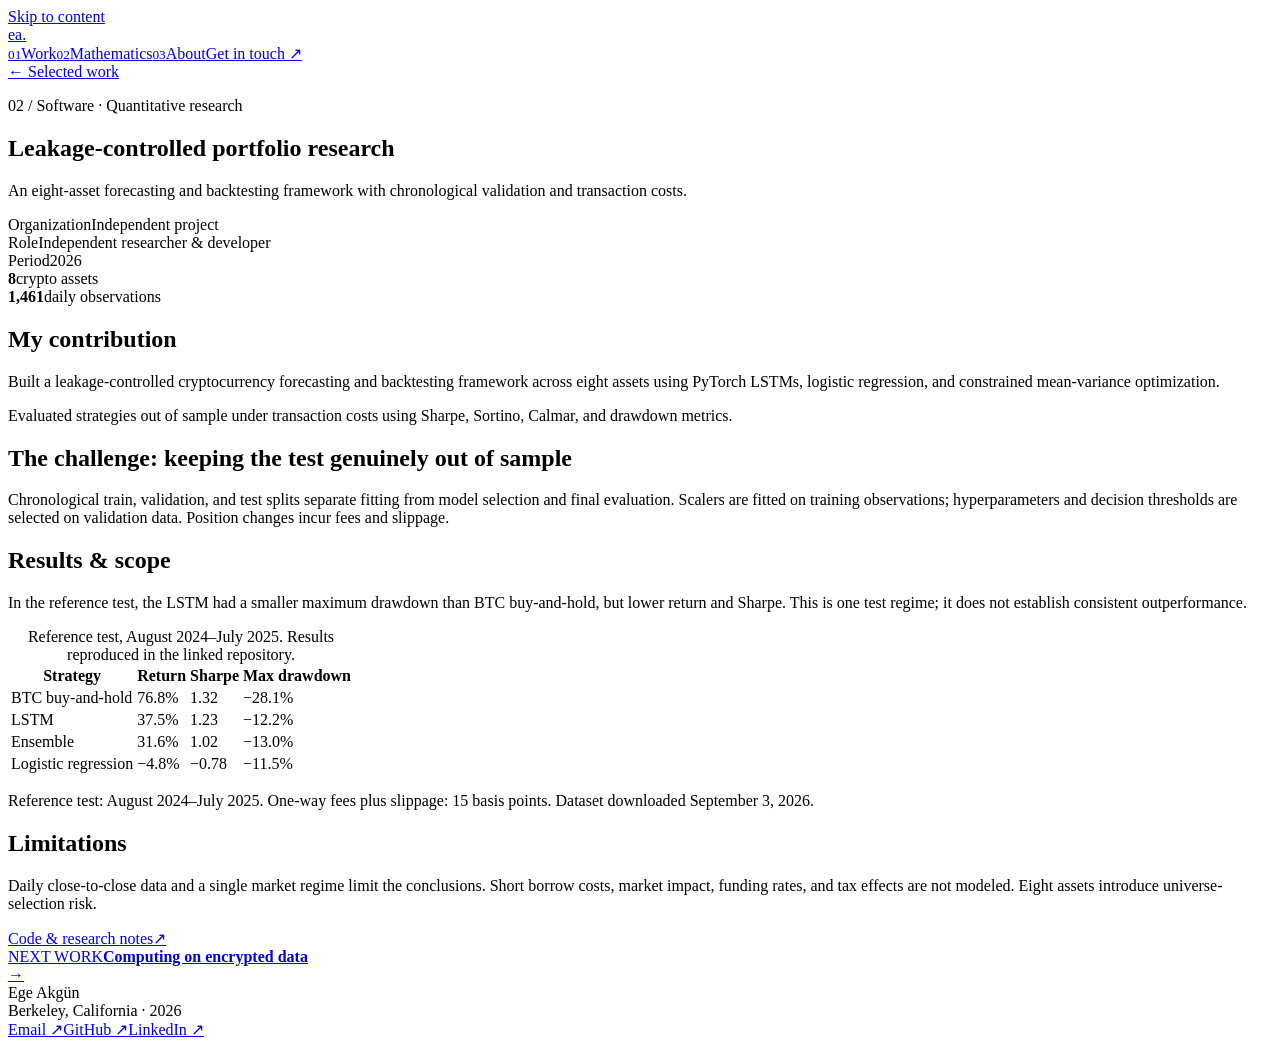
==== docs/work/crypto-portfolio-ml/index.html @ 362bbd40 "Publish personal portfolio with charcoal and orange design" ====
<!doctype html><html lang="en"><head><meta charset="utf-8"><meta name="viewport" content="width=device-width,initial-scale=1"><meta name="theme-color" content="#111111"><title>Leakage-controlled portfolio research — Ege Akgün</title><meta name="description" content="An eight-asset forecasting and backtesting framework with chronological validation and transaction costs."><meta property="og:title" content="Leakage-controlled portfolio research — Ege Akgün"><meta property="og:description" content="An eight-asset forecasting and backtesting framework with chronological validation and transaction costs."><meta property="og:type" content="website"><link rel="icon" href='data:image/svg+xml,%3Csvg xmlns="http://www.w3.org/2000/svg" viewBox="0 0 64 64"%3E%3Crect width="64" height="64" rx="12" fill="%23111111"/%3E%3Ctext x="32" y="43" text-anchor="middle" font-family="Arial,sans-serif" font-size="36" font-weight="bold" fill="%23ff7900"%3EE%3C/text%3E%3C/svg%3E'><link rel="stylesheet" href="/style.css"></head><body><a class="skip" href="#main">Skip to content</a><header class="wrap"><nav class="nav" aria-label="Main navigation"><a class="wordmark" href="/" aria-label="Ege Akgün home">ea<span>.</span></a><div class="nav-links"><a href="/#work"><small>01</small>Work</a><a href="/#mathematics"><small>02</small>Mathematics</a><a href="/#about"><small>03</small>About</a><a class="nav-contact" href="mailto:egekgn@berkeley.edu">Get in touch ↗</a></div></nav></header><main id="main"><section class="wrap detail-hero"><a class="back" href="/#work">← Selected work</a><p class="eyebrow">02 / Software · Quantitative research</p><h1>Leakage-controlled portfolio research</h1><p class="lead">An eight-asset forecasting and backtesting framework with chronological validation and transaction costs.</p><div class="detail-meta"><div><span>Organization</span>Independent project</div><div><span>Role</span>Independent researcher &amp; developer</div><div><span>Period</span>2026</div></div></section><div class="wrap detail-body"><aside class="detail-aside" aria-label="Work at a glance"><div class="aside-stat"><strong>8</strong><span>crypto assets</span></div><div class="aside-stat"><strong>1,461</strong><span>daily observations</span></div></aside><article class="detail-article"><section><h2>My contribution</h2><p>Built a leakage-controlled cryptocurrency forecasting and backtesting framework across eight assets using PyTorch LSTMs, logistic regression, and constrained mean-variance optimization.</p><p>Evaluated strategies out of sample under transaction costs using Sharpe, Sortino, Calmar, and drawdown metrics.</p></section><section><h2>The challenge: keeping the test genuinely out of sample</h2><p>Chronological train, validation, and test splits separate fitting from model selection and final evaluation. Scalers are fitted on training observations; hyperparameters and decision thresholds are selected on validation data. Position changes incur fees and slippage.</p></section><section><h2>Results & scope</h2><p>In the reference test, the LSTM had a smaller maximum drawdown than BTC buy-and-hold, but lower return and Sharpe. This is one test regime; it does not establish consistent outperformance.</p><div class="table-scroll" role="region" aria-label="Reference backtest results" tabindex="0"><table class="results"><thead><tr><th scope="col">Strategy</th><th scope="col">Return</th><th scope="col">Sharpe</th><th scope="col">Max drawdown</th></tr></thead><tbody><tr><td>BTC buy-and-hold</td><td>76.8%</td><td>1.32</td><td>−28.1%</td></tr><tr><td>LSTM</td><td>37.5%</td><td>1.23</td><td>−12.2%</td></tr><tr><td>Ensemble</td><td>31.6%</td><td>1.02</td><td>−13.0%</td></tr><tr><td>Logistic regression</td><td>−4.8%</td><td>−0.78</td><td>−11.5%</td></tr></tbody><caption>Reference test, August 2024–July 2025. Results reproduced in the linked repository.</caption></table></div><p class="scope">Reference test: August 2024–July 2025. One-way fees plus slippage: 15 basis points. Dataset downloaded September 3, 2026.</p></section><section><h2>Limitations</h2><p>Daily close-to-close data and a single market regime limit the conclusions. Short borrow costs, market impact, funding rates, and tax effects are not modeled. Eight assets introduce universe-selection risk.</p></section><div class="detail-links"><a class="button" href="https://github.com/egeakgun/crypto-portfolio-ml" target="_blank" rel="noopener noreferrer">Code &amp; research notes<span aria-hidden="true">↗</span></a></div></article></div><div class="wrap detail-foot"><a class="next-work" href="/work/encrypted-computation/"><div><span>NEXT WORK</span><strong>Computing on encrypted data</strong></div><div aria-hidden="true">→</div></a></div></main><footer class="wrap footer"><div><div class="footer-name">Ege Akgün</div><div class="footnote">Berkeley, California · 2026</div></div><div class="footer-links"><a href="mailto:egekgn@berkeley.edu">Email ↗</a><a href="https://github.com/egeakgun" rel="noopener noreferrer" target="_blank">GitHub ↗</a><a href="https://www.linkedin.com/in/ege-akgun-973630211/" rel="noopener noreferrer" target="_blank">LinkedIn ↗</a></div></footer></body></html>
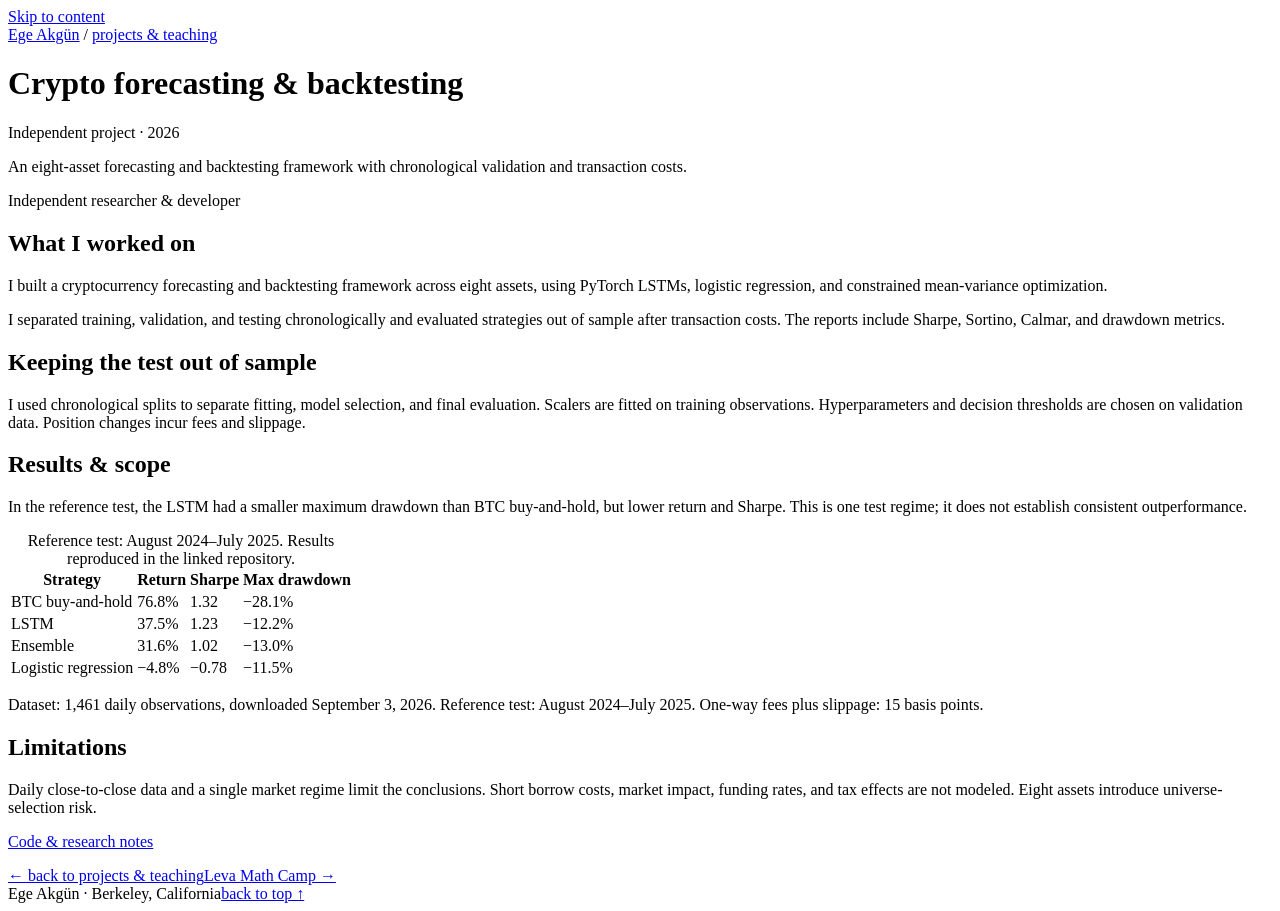
==== commit 8e075882: "Redesign portfolio as a personal research homepage" ====
--- a/docs/work/crypto-portfolio-ml/index.html
+++ b/docs/work/crypto-portfolio-ml/index.html
@@ -1 +1,37 @@
-<!doctype html><html lang="en"><head><meta charset="utf-8"><meta name="viewport" content="width=device-width,initial-scale=1"><meta name="theme-color" content="#111111"><title>Leakage-controlled portfolio research — Ege Akgün</title><meta name="description" content="An eight-asset forecasting and backtesting framework with chronological validation and transaction costs."><meta property="og:title" content="Leakage-controlled portfolio research — Ege Akgün"><meta property="og:description" content="An eight-asset forecasting and backtesting framework with chronological validation and transaction costs."><meta property="og:type" content="website"><link rel="icon" href='data:image/svg+xml,%3Csvg xmlns="http://www.w3.org/2000/svg" viewBox="0 0 64 64"%3E%3Crect width="64" height="64" rx="12" fill="%23111111"/%3E%3Ctext x="32" y="43" text-anchor="middle" font-family="Arial,sans-serif" font-size="36" font-weight="bold" fill="%23ff7900"%3EE%3C/text%3E%3C/svg%3E'><link rel="stylesheet" href="/style.css"></head><body><a class="skip" href="#main">Skip to content</a><header class="wrap"><nav class="nav" aria-label="Main navigation"><a class="wordmark" href="/" aria-label="Ege Akgün home">ea<span>.</span></a><div class="nav-links"><a href="/#work"><small>01</small>Work</a><a href="/#mathematics"><small>02</small>Mathematics</a><a href="/#about"><small>03</small>About</a><a class="nav-contact" href="mailto:egekgn@berkeley.edu">Get in touch ↗</a></div></nav></header><main id="main"><section class="wrap detail-hero"><a class="back" href="/#work">← Selected work</a><p class="eyebrow">02 / Software · Quantitative research</p><h1>Leakage-controlled portfolio research</h1><p class="lead">An eight-asset forecasting and backtesting framework with chronological validation and transaction costs.</p><div class="detail-meta"><div><span>Organization</span>Independent project</div><div><span>Role</span>Independent researcher &amp; developer</div><div><span>Period</span>2026</div></div></section><div class="wrap detail-body"><aside class="detail-aside" aria-label="Work at a glance"><div class="aside-stat"><strong>8</strong><span>crypto assets</span></div><div class="aside-stat"><strong>1,461</strong><span>daily observations</span></div></aside><article class="detail-article"><section><h2>My contribution</h2><p>Built a leakage-controlled cryptocurrency forecasting and backtesting framework across eight assets using PyTorch LSTMs, logistic regression, and constrained mean-variance optimization.</p><p>Evaluated strategies out of sample under transaction costs using Sharpe, Sortino, Calmar, and drawdown metrics.</p></section><section><h2>The challenge: keeping the test genuinely out of sample</h2><p>Chronological train, validation, and test splits separate fitting from model selection and final evaluation. Scalers are fitted on training observations; hyperparameters and decision thresholds are selected on validation data. Position changes incur fees and slippage.</p></section><section><h2>Results & scope</h2><p>In the reference test, the LSTM had a smaller maximum drawdown than BTC buy-and-hold, but lower return and Sharpe. This is one test regime; it does not establish consistent outperformance.</p><div class="table-scroll" role="region" aria-label="Reference backtest results" tabindex="0"><table class="results"><thead><tr><th scope="col">Strategy</th><th scope="col">Return</th><th scope="col">Sharpe</th><th scope="col">Max drawdown</th></tr></thead><tbody><tr><td>BTC buy-and-hold</td><td>76.8%</td><td>1.32</td><td>−28.1%</td></tr><tr><td>LSTM</td><td>37.5%</td><td>1.23</td><td>−12.2%</td></tr><tr><td>Ensemble</td><td>31.6%</td><td>1.02</td><td>−13.0%</td></tr><tr><td>Logistic regression</td><td>−4.8%</td><td>−0.78</td><td>−11.5%</td></tr></tbody><caption>Reference test, August 2024–July 2025. Results reproduced in the linked repository.</caption></table></div><p class="scope">Reference test: August 2024–July 2025. One-way fees plus slippage: 15 basis points. Dataset downloaded September 3, 2026.</p></section><section><h2>Limitations</h2><p>Daily close-to-close data and a single market regime limit the conclusions. Short borrow costs, market impact, funding rates, and tax effects are not modeled. Eight assets introduce universe-selection risk.</p></section><div class="detail-links"><a class="button" href="https://github.com/egeakgun/crypto-portfolio-ml" target="_blank" rel="noopener noreferrer">Code &amp; research notes<span aria-hidden="true">↗</span></a></div></article></div><div class="wrap detail-foot"><a class="next-work" href="/work/encrypted-computation/"><div><span>NEXT WORK</span><strong>Computing on encrypted data</strong></div><div aria-hidden="true">→</div></a></div></main><footer class="wrap footer"><div><div class="footer-name">Ege Akgün</div><div class="footnote">Berkeley, California · 2026</div></div><div class="footer-links"><a href="mailto:egekgn@berkeley.edu">Email ↗</a><a href="https://github.com/egeakgun" rel="noopener noreferrer" target="_blank">GitHub ↗</a><a href="https://www.linkedin.com/in/ege-akgun-973630211/" rel="noopener noreferrer" target="_blank">LinkedIn ↗</a></div></footer></body></html>+<!doctype html>
+<html lang="en">
+<head>
+<meta charset="utf-8">
+<meta name="viewport" content="width=device-width, initial-scale=1">
+<meta name="theme-color" content="#ffffff">
+<title>Crypto forecasting &amp; backtesting — Ege Akgün</title>
+<meta name="description" content="An eight-asset forecasting and backtesting framework with chronological validation and transaction costs.">
+<link rel="canonical" href="https://egeakgun.github.io/work/crypto-portfolio-ml/">
+<meta property="og:title" content="Crypto forecasting &amp; backtesting — Ege Akgün">
+<meta property="og:description" content="An eight-asset forecasting and backtesting framework with chronological validation and transaction costs.">
+<meta property="og:type" content="website">
+<meta property="og:url" content="https://egeakgun.github.io/work/crypto-portfolio-ml/">
+<link rel="icon" href="data:image/svg+xml,%3Csvg%20xmlns%3D%22http%3A//www.w3.org/2000/svg%22%20viewBox%3D%220%200%2064%2064%22%3E%3Crect%20width%3D%2264%22%20height%3D%2264%22%20rx%3D%2210%22%20fill%3D%22white%22/%3E%3Ctext%20x%3D%2232%22%20y%3D%2246%22%20text-anchor%3D%22middle%22%20font-family%3D%22Georgia%2Cserif%22%20font-size%3D%2246%22%20fill%3D%22%23903d62%22%3Ee%3C/text%3E%3C/svg%3E">
+<link rel="stylesheet" href="/style.css">
+</head>
+<body>
+<a class="skip-link" href="#main">Skip to content</a>
+<div class="page" id="top">
+<nav class="breadcrumb" aria-label="Breadcrumb"><a href="/">Ege Akgün</a><span aria-hidden="true"> / </span><a href="/#work">projects & teaching</a></nav>
+<main id="main" class="detail">
+<header class="detail-header"><h1>Crypto forecasting &amp; backtesting</h1><p class="entry-meta">Independent project · 2026</p><p>An eight-asset forecasting and backtesting framework with chronological validation and transaction costs.</p><p class="role">Independent researcher &amp; developer</p></header>
+<article class="detail-article">
+<section><h2>What I worked on</h2>
+<p>I built a cryptocurrency forecasting and backtesting framework across eight assets, using PyTorch LSTMs, logistic regression, and constrained mean-variance optimization.</p><p>I separated training, validation, and testing chronologically and evaluated strategies out of sample after transaction costs. The reports include Sharpe, Sortino, Calmar, and drawdown metrics.</p>
+</section>
+<section><h2>Keeping the test out of sample</h2><p>I used chronological splits to separate fitting, model selection, and final evaluation. Scalers are fitted on training observations. Hyperparameters and decision thresholds are chosen on validation data. Position changes incur fees and slippage.</p></section>
+<section><h2>Results & scope</h2><p>In the reference test, the LSTM had a smaller maximum drawdown than BTC buy-and-hold, but lower return and Sharpe. This is one test regime; it does not establish consistent outperformance.</p>
+<div class="table-scroll" role="region" aria-label="Reference backtest results" tabindex="0"><table class="results"><caption>Reference test: August 2024–July 2025. Results reproduced in the linked repository.</caption><thead><tr><th scope="col">Strategy</th><th scope="col">Return</th><th scope="col">Sharpe</th><th scope="col">Max drawdown</th></tr></thead><tbody><tr><td>BTC buy-and-hold</td><td>76.8%</td><td>1.32</td><td>−28.1%</td></tr><tr><td>LSTM</td><td>37.5%</td><td>1.23</td><td>−12.2%</td></tr><tr><td>Ensemble</td><td>31.6%</td><td>1.02</td><td>−13.0%</td></tr><tr><td>Logistic regression</td><td>−4.8%</td><td>−0.78</td><td>−11.5%</td></tr></tbody></table></div><p class="scope">Dataset: 1,461 daily observations, downloaded September 3, 2026. Reference test: August 2024–July 2025. One-way fees plus slippage: 15 basis points.</p></section>
+<section><h2>Limitations</h2><p>Daily close-to-close data and a single market regime limit the conclusions. Short borrow costs, market impact, funding rates, and tax effects are not modeled. Eight assets introduce universe-selection risk.</p></section>
+<p class="detail-links"><a href="https://github.com/egeakgun/crypto-portfolio-ml">Code &amp; research notes</a></p>
+</article>
+<nav class="detail-end" aria-label="More work"><a href="/#work">← back to projects & teaching</a><a href="/work/leva-math-camp/">Leva Math Camp →</a></nav>
+</main><footer class="footer"><span>Ege Akgün · Berkeley, California</span><a href="#top">back to top ↑</a></footer>
+</div>
+</body>
+</html>
